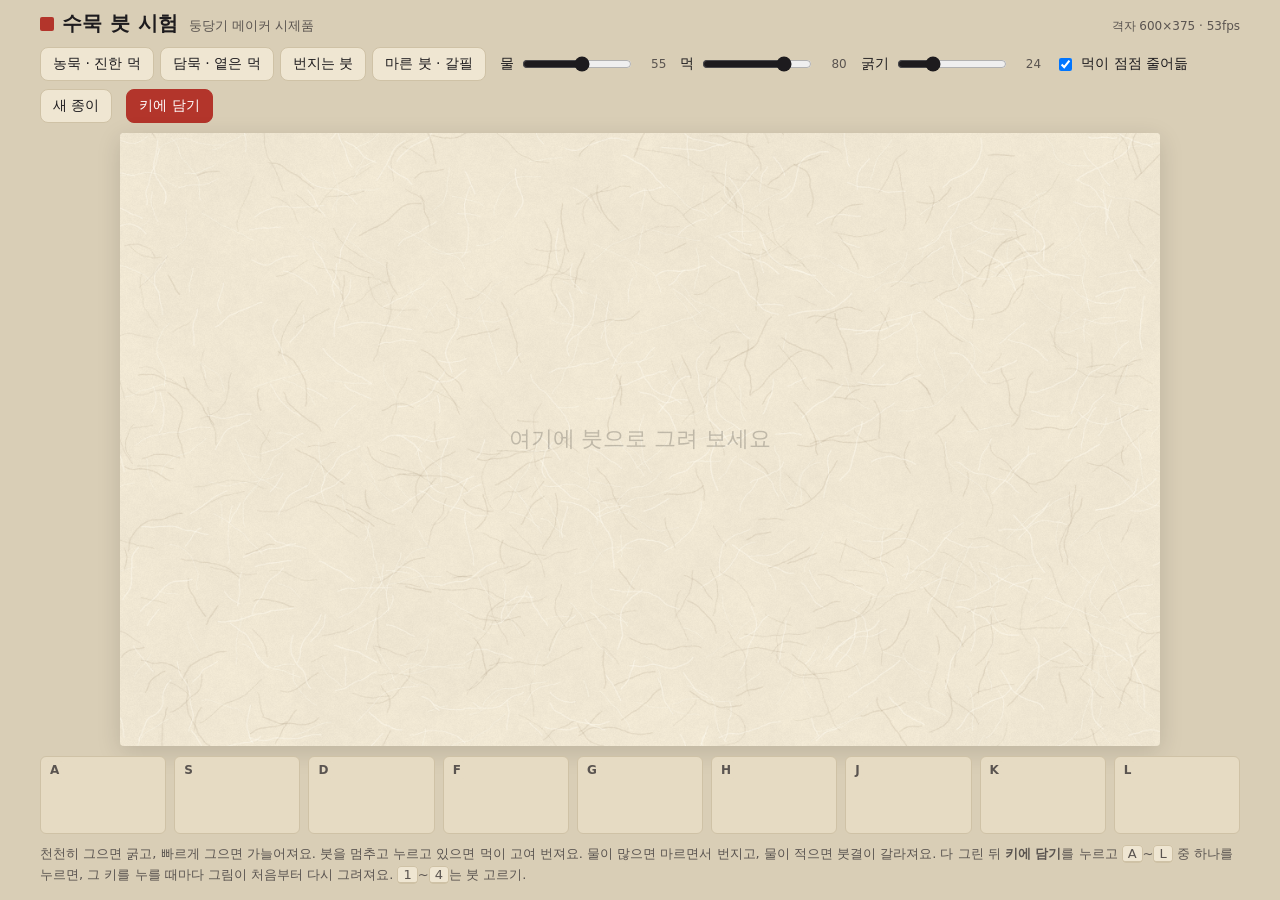
==== brush-test.html @ bed87361 "수묵 붓 시험: 먹 번짐·농담·갈필 붓과 키로 다시 그리기 Co-Authored-By: Claude Opus 5.5 <noreply@anthropic.com> Claude-Sess" ====
<!doctype html>
<html lang="ko">
<head>
<meta charset="utf-8">
<meta name="viewport" content="width=device-width,initial-scale=1,user-scalable=no">
<title>수묵 붓 시험 · 둥당기 메이커</title>
<style>
  :root{
    --paper:#efe6d2; --paper-2:#e6dbc3; --ink:#1d1b1e; --ink-soft:#5a5450;
    --seal:#b3352b; --line:#cfc2a6; --bg:#d9ceb6;
  }
  *{box-sizing:border-box}
  html,body{margin:0;height:100%}
  body{
    background:var(--bg); color:var(--ink);
    font-family:"Apple SD Gothic Neo","Malgun Gothic","Noto Sans KR",system-ui,sans-serif;
    display:flex; flex-direction:column; align-items:center;
    padding:10px 16px 14px; gap:10px;
    user-select:none; -webkit-user-select:none;
  }
  header{width:100%;max-width:1200px;display:flex;align-items:baseline;gap:10px}
  h1{font-size:20px;margin:0;letter-spacing:.02em}
  h1::before{content:"";display:inline-block;width:14px;height:14px;background:var(--seal);border-radius:2px;margin-right:8px;vertical-align:-1px}
  .sub{color:var(--ink-soft);font-size:13px}
  #stat{margin-left:auto;color:var(--ink-soft);font-size:12px;font-variant-numeric:tabular-nums}

  .tools{width:100%;max-width:1200px;display:flex;flex-wrap:wrap;align-items:center;gap:8px 14px}
  .presets{display:flex;gap:6px;flex-wrap:wrap}
  button{
    font:inherit;font-size:14px;border:1px solid var(--line);background:var(--paper);
    color:var(--ink);padding:7px 12px;border-radius:8px;cursor:pointer;
  }
  button:hover{border-color:var(--ink-soft)}
  button.on{background:var(--ink);color:var(--paper);border-color:var(--ink)}
  button.primary{background:var(--seal);color:#fff;border-color:var(--seal)}
  .tools label{display:flex;align-items:center;gap:6px;font-size:14px}
  .tools input[type=range]{width:110px;accent-color:var(--ink)}
  .tools .val{width:2.2em;text-align:right;font-variant-numeric:tabular-nums;color:var(--ink-soft);font-size:12px}
  .spacer{flex:1}

  #stage{
    position:relative; width:min(100%, 1200px, calc((100vh - 250px) * 1.6));
    aspect-ratio:16/10; border-radius:4px; overflow:hidden;
    box-shadow:0 1px 0 #fff8 inset, 0 6px 24px #0002;
    touch-action:none;
  }
  #stage canvas{position:absolute;inset:0;width:100%;height:100%;display:block}
  #ink{cursor:crosshair}
  #hint{
    position:absolute;inset:0;display:flex;align-items:center;justify-content:center;
    color:#0003;font-size:22px;pointer-events:none;transition:opacity .6s
  }
  #banner{
    position:absolute;left:50%;top:14px;transform:translateX(-50%);
    background:var(--seal);color:#fff;padding:8px 16px;border-radius:20px;font-size:15px;
    pointer-events:none;box-shadow:0 4px 12px #0003
  }
  #banner[hidden]{display:none}

  #slots{width:100%;max-width:1200px;display:grid;grid-template-columns:repeat(9,1fr);gap:8px}
  .slot{
    position:relative;aspect-ratio:16/10;background:var(--paper-2);border:1px solid var(--line);
    border-radius:6px;cursor:pointer;overflow:hidden;
  }
  .slot img{position:absolute;inset:0;width:100%;height:100%;object-fit:cover}
  .slot b{position:absolute;left:4px;top:4px;font-size:12px;color:var(--ink-soft);background:var(--paper-2);border-radius:4px;padding:0 5px;line-height:18px}
  .slot.full b{color:var(--seal)}
  .slot.playing{outline:2px solid var(--seal)}
  .assigning .slot{border-style:dashed;border-color:var(--seal)}
  .help{width:100%;max-width:1200px;margin:0;color:var(--ink-soft);font-size:13px;line-height:1.6}
  kbd{font-family:inherit;border:1px solid var(--line);border-bottom-width:2px;border-radius:4px;padding:0 5px;background:var(--paper)}
  @media (max-width:700px){
    #slots{grid-template-columns:repeat(5,1fr)}
    .tools input[type=range]{width:80px}
  }
</style>
</head>
<body>
<header>
  <h1>수묵 붓 시험</h1><span class="sub">둥당기 메이커 시제품</span>
  <span id="stat"></span>
</header>

<div class="tools">
  <div class="presets" id="presets">
    <button data-w="35" data-i="100">농묵 · 진한 먹</button>
    <button data-w="65" data-i="28">담묵 · 옅은 먹</button>
    <button data-w="95" data-i="65">번지는 붓</button>
    <button data-w="6" data-i="95">마른 붓 · 갈필</button>
  </div>
  <label>물 <input type="range" id="water" min="0" max="100" value="55"><span class="val" id="waterV"></span></label>
  <label>먹 <input type="range" id="ink" min="5" max="100" value="80"><span class="val" id="inkV"></span></label>
  <label>굵기 <input type="range" id="size" min="4" max="70" value="24"><span class="val" id="sizeV"></span></label>
  <label><input type="checkbox" id="deplete" checked> 먹이 점점 줄어듦</label>
  <span class="spacer"></span>
  <button id="clear">새 종이</button>
  <button id="save" class="primary">키에 담기</button>
</div>

<div id="stage">
  <canvas id="paper" width="1200" height="750"></canvas>
  <canvas id="inkc"></canvas>
  <div id="hint">여기에 붓으로 그려 보세요</div>
  <div id="banner" hidden>담을 키를 누르세요 (A ~ L)</div>
</div>

<div id="slots"></div>

<p class="help">
  천천히 그으면 굵고, 빠르게 그으면 가늘어져요. 붓을 멈추고 누르고 있으면 먹이 고여 번져요. 물이 많으면 마르면서 번지고, 물이 적으면 붓결이 갈라져요.
  다 그린 뒤 <b>키에 담기</b>를 누르고 <kbd>A</kbd>~<kbd>L</kbd> 중 하나를 누르면, 그 키를 누를 때마다 그림이 처음부터 다시 그려져요.
  <kbd>1</kbd>~<kbd>4</kbd>는 붓 고르기.
</p>

<script>
(() => {
'use strict';

// ---------- 크기와 성능 ----------
const LW = 1200, LH = 750;                       // 논리 좌표 (기기와 상관없이 같은 그림)
const q = new URLSearchParams(location.search).get('q');
const lowPower = /Android|iPhone/.test(navigator.userAgent);
const SC = q ? Math.max(1, Math.min(4, +q)) : (lowPower ? 3 : 2);  // 격자 1칸 = SC 픽셀
const GW = Math.floor(LW / SC), GH = Math.floor(LH / SC), N = GW * GH;

// ---------- 시뮬레이션 상수 ----------
const STEP_MS = 1000 / 120;
const K = 0.07;           // 물 퍼짐
const KP = 0.04;          // 젖은 곳끼리 먹 섞임
const MINW = 0.015;       // 이보다 적으면 마른 칸
const SPREAD = 0.11;      // 마른 종이로 번져 나가려면 필요한 물
const EVAP = 0.0006;      // 증발
const EDGE_EVAP = 0.0018; // 가장자리(물이 얇은 곳) 추가 증발 → 테두리가 진해짐
const EDGE_T = 0.22;
const DEP = 0.006;         // 먹이 종이에 가라앉는 속도
const WMAX = 4;

const W = new Float32Array(N), S = new Float32Array(N), D = new Float32Array(N);
const dW = new Float32Array(N), dS = new Float32Array(N);
const A = new Float32Array(N);   // 종이 흡수도 (닥나무 섬유 결)

let bx0 = GW, by0 = GH, bx1 = -1, by1 = -1;      // 젖은 영역
let rx0 = GW, ry0 = GH, rx1 = -1, ry1 = -1;      // 다시 그릴 영역

function mulberry32(a){return function(){a|=0;a=a+0x6D2B79F5|0;let t=Math.imul(a^a>>>15,1|a);t=t+Math.imul(t^t>>>7,61|t)^t;return((t^t>>>14)>>>0)/4294967296}}
const clamp = (v,a,b) => v < a ? a : v > b ? b : v;

// ---------- 한지 ----------
const fibers = [];
(function makePaper(){
  const r = mulberry32(20261027);
  const tmp = new Float32Array(N);
  const octaves = [[60, 0.4], [16, 0.3], [5, 0.3]];   // 논리 픽셀 크기
  for (const [px, amp] of octaves){
    const cell = Math.max(1.5, px / SC);
    const lw = Math.ceil(GW / cell) + 2, lh = Math.ceil(GH / cell) + 2;
    const lat = new Float32Array(lw * lh); for (let i = 0; i < lat.length; i++) lat[i] = r();
    for (let y = 0; y < GH; y++){
      const fy = y / cell, iy = fy | 0, ty = fy - iy, sy = ty*ty*(3-2*ty);
      for (let x = 0; x < GW; x++){
        const fx = x / cell, ix = fx | 0, tx = fx - ix, sx = tx*tx*(3-2*tx);
        const a = lat[iy*lw+ix], b = lat[iy*lw+ix+1], c = lat[(iy+1)*lw+ix], d = lat[(iy+1)*lw+ix+1];
        tmp[y*GW+x] += amp * ((a + (b-a)*sx) * (1-sy) + (c + (d-c)*sx) * sy);
      }
    }
  }
  // 섬유: 흡수가 잘 되는 가는 줄 → 먹이 실처럼 번져 나감
  const nF = Math.floor(LW * LH / 900);
  for (let k = 0; k < nF; k++){
    let x = r()*LW, y = r()*LH, ang = r()*Math.PI*2, len = 20 + r()*70;
    const pts = [[x,y]];
    for (let s = 0; s < len; s += 3){
      ang += (r()-0.5)*0.5; x += Math.cos(ang)*3; y += Math.sin(ang)*3; pts.push([x,y]);
      const gx = (x/SC)|0, gy = (y/SC)|0;
      if (gx >= 0 && gy >= 0 && gx < GW && gy < GH) tmp[gy*GW+gx] += 0.28;
    }
    fibers.push(pts);
  }
  for (let i = 0; i < N; i++) A[i] = clamp(0.2 + tmp[i] * 1.3, 0.35, 1.7);

  // 보이는 종이
  const pc = document.getElementById('paper'), g = pc.getContext('2d');
  g.fillStyle = '#efe6d2'; g.fillRect(0, 0, LW, LH);
  const id = g.getImageData(0, 0, LW, LH), px = id.data;
  for (let y = 0; y < LH; y++) for (let x = 0; x < LW; x++){
    const i = (y*LW+x)*4, a = A[Math.min(GH-1,(y/SC)|0)*GW + Math.min(GW-1,(x/SC)|0)];
    const n = (r()-0.5)*7 - (a-1)*7;
    px[i] += n; px[i+1] += n; px[i+2] += n*0.9;
  }
  g.putImageData(id, 0, 0);
  g.lineCap = 'round';
  for (const f of fibers){
    g.strokeStyle = r() < 0.6 ? 'rgba(255,252,240,.55)' : 'rgba(130,110,80,.13)';
    g.lineWidth = 0.6 + r()*0.8;
    g.beginPath(); g.moveTo(f[0][0], f[0][1]); for (const p of f) g.lineTo(p[0], p[1]); g.stroke();
  }
})();

// ---------- 먹 화면 ----------
const ic = document.getElementById('inkc');
ic.width = GW; ic.height = GH;
const ictx = ic.getContext('2d');
const img = ictx.createImageData(GW, GH), pix = img.data;
for (let i = 0; i < N; i++){ pix[i*4] = 24; pix[i*4+1] = 22; pix[i*4+2] = 26; pix[i*4+3] = 0; }
const ALUT = new Uint8ClampedArray(4096);
for (let k = 0; k < 4096; k++){ const p = k / 512; ALUT[k] = 255 * (1 - Math.exp(-3.0 * p)); }

function markR(x0,y0,x1,y1){ if(x0<rx0)rx0=x0; if(y0<ry0)ry0=y0; if(x1>rx1)rx1=x1; if(y1>ry1)ry1=y1; }
function markB(x0,y0,x1,y1){ if(x0<bx0)bx0=x0; if(y0<by0)by0=y0; if(x1>bx1)bx1=x1; if(y1>by1)by1=y1; }

function render(){
  if (rx0 > rx1) return;
  for (let y = ry0; y <= ry1; y++){
    let i = y*GW + rx0;
    for (let x = rx0; x <= rx1; x++, i++){
      const p = S[i] + D[i];
      let a = ALUT[Math.min(4095, (p*512)|0)];
      const w = W[i];
      if (w > 0) a += (255 - a) * Math.min(0.09, w * 0.06);   // 젖은 종이는 살짝 어둡게
      pix[i*4+3] = a;
    }
  }
  ictx.putImageData(img, 0, 0, rx0, ry0, rx1-rx0+1, ry1-ry0+1);
  rx0 = GW; ry0 = GH; rx1 = -1; ry1 = -1;
}

function clearSim(){
  W.fill(0); S.fill(0); D.fill(0); dW.fill(0); dS.fill(0);
  bx0 = GW; by0 = GH; bx1 = -1; by1 = -1;
  markR(0,0,GW-1,GH-1);
}

// ---------- 물과 먹의 움직임 ----------
const C = new Float32Array(N);   // 먹 농도 = 먹 / 물

function flow(i, j){
  const wi = W[i], wj = W[j];
  if (wi < MINW){ if (wj < MINW) return; const a = A[i]; if (wj*a*a < SPREAD) return; }
  else if (wj < MINW){ const a = A[j]; if (wi*a*a < SPREAD) return; }
  const f = K * (A[i] + A[j]) * (wi - wj);
  let m;
  if (f > 0){ m = f * C[i]; if (wj < EDGE_T) m *= 0.6; }        // 번져 나가는 물은 먹을 덜 데려감
  else { m = f * C[j]; if (wi < EDGE_T) m *= 0.6; }
  if (wi >= MINW && wj >= MINW) m += KP * (C[i] - C[j]) * (wi < wj ? wi : wj);
  dW[i] -= f; dW[j] += f; dS[i] -= m; dS[j] += m;
}

function simStep(){
  if (bx0 > bx1) return;
  const x0 = Math.max(0,bx0-1), x1 = Math.min(GW-1,bx1+1), y0 = Math.max(0,by0-1), y1 = Math.min(GH-1,by1+1);
  for (let y = y0; y <= y1; y++){
    for (let i = y*GW + x0, e = y*GW + x1; i <= e; i++){ const w = W[i]; C[i] = w >= MINW ? S[i] / w : 0; }
  }
  for (let y = y0; y <= y1; y++){
    for (let i = y*GW + x0, e = y*GW + x1; i < e; i++) if (W[i] > 0 || W[i+1] > 0) flow(i, i+1);
  }
  for (let y = y0; y < y1; y++){
    for (let i = y*GW + x0, e = y*GW + x1; i <= e; i++) if (W[i] > 0 || W[i+GW] > 0) flow(i, i+GW);
  }
  let nx0 = GW, ny0 = GH, nx1 = -1, ny1 = -1;
  for (let y = y0; y <= y1; y++){
    let i = y*GW + x0, rowWet = false;
    for (let x = x0; x <= x1; x++, i++){
      let w = W[i] + dW[i];
      if (w <= 0 && S[i] === 0 && dS[i] === 0){ W[i] = 0; dW[i] = 0; continue; }
      let s = S[i] + dS[i]; dW[i] = 0; dS[i] = 0;
      if (s < 0) s = 0;
      if (w > 0){
        w -= EVAP + (w < EDGE_T ? EDGE_EVAP : 0);
        if (w < MINW){ D[i] += s; s = 0; w = 0; }
        else {
          const dep = s * DEP * (1 + 0.12 / (w + 0.05));
          s -= dep; D[i] += dep;
          if (x < nx0) nx0 = x; if (x > nx1) nx1 = x; rowWet = true;
        }
      } else { w = 0; D[i] += s; s = 0; }
      W[i] = w; S[i] = s;
    }
    if (rowWet){ if (y < ny0) ny0 = y; ny1 = y; }
  }
  markR(x0,y0,x1,y1);
  bx0 = nx0; by0 = ny0; bx1 = nx1; by1 = ny1;
}

// ---------- 붓 ----------
// 같은 획 기록을 넣으면 같은 붓질이 나오도록, 실시간과 다시 그리기가 이 함수를 같이 쓴다.
function makeBrush(st){
  const water = st.w/100, ink = st.i/100, size = st.s, deplete = st.d;
  const rnd = mulberry32(st.seed);
  const NB = 20, br0 = new Float32Array(NB), br = new Float32Array(NB);
  for (let k = 0; k < NB; k++) br0[k] = 0.25 + 0.75*rnd();
  for (let k = 0; k < NB; k++) br[k] = (br0[Math.max(0,k-1)] + 2*br0[k] + br0[Math.min(NB-1,k+1)]) / 4;
  let last = null, lastR = 0, dist = 0, speed = -1, gap = 0;

  function dab(x, y, r, nx, ny, d, sp){
    const gx = x/SC, gy = y/SC, gr = Math.max(0.7, r/SC);
    const load = deplete ? Math.max(0, 1 - d / (700 + 1800*water)) : 1;
    const wl = Math.max(0.03, water * Math.pow(load, 0.8));
    const dryness = Math.max(clamp(1 - wl/0.3, 0, 1), clamp(1 - load*3, 0, 1));
    const kpd = Math.min(1, sp / r);
    const wAdd = 2.2 * wl * kpd;
    const iAdd = 0.8 * ink * (0.3 + 0.7*load) * kpd;
    const xa = Math.max(0, Math.floor(gx-gr)), xb = Math.min(GW-1, Math.ceil(gx+gr));
    const ya = Math.max(0, Math.floor(gy-gr)), yb = Math.min(GH-1, Math.ceil(gy+gr));
    if (xa > xb || ya > yb) return;
    const inv = 1/(gr*gr);
    for (let yy = ya; yy <= yb; yy++){
      const ddy = yy + 0.5 - gy;
      let i = yy*GW + xa;
      for (let xx = xa; xx <= xb; xx++, i++){
        const ddx = xx + 0.5 - gx, d2 = (ddx*ddx + ddy*ddy) * inv;
        if (d2 >= 1) continue;
        let f = 1 - d2;
        const u = (ddx*nx + ddy*ny) / gr;
        const b = br[clamp(((u+1)*0.5*(NB-1) + 0.5)|0, 0, NB-1)];
        if (dryness > 0){
          const v = b*0.6 + (A[i]-0.4)/1.2*0.4;
          if (v < dryness*0.62) continue;
          f *= Math.min(1, (v - dryness*0.62) * 4);
        }
        W[i] = Math.min(WMAX, W[i] + wAdd*f);
        S[i] += iAdd * f * (0.55 + 0.45*b);
      }
    }
    markB(xa,ya,xb,yb); markR(xa,ya,xb,yb);
  }

  return {
    add(pt){
      if (!last){
        last = pt; lastR = Math.max(1, size*0.5*0.35);
        dab(pt.x, pt.y, lastR, 0, 1, 0, lastR*0.5);
        return;
      }
      const dx = pt.x - last.x, dy = pt.y - last.y, len = Math.hypot(dx, dy);
      if (len < 0.75){
        // 붓을 멈추고 누르고 있으면 먹물이 고여 번진다
        const hold = pt.t - last.t;
        if (hold >= 30){
          const k = Math.min(3, hold/33);
          lastR = Math.min(size*0.9, lastR + 0.5*k);
          dab(last.x, last.y, lastR, 0, 1, dist, lastR*0.12*k);
          last = { x: last.x, y: last.y, t: pt.t, p: last.p };
        }
        return;
      }
      const v = len / Math.max(1, pt.t - last.t);
      speed = speed < 0 ? v : speed*0.75 + v*0.25;
      const pf = pt.p >= 0 ? 0.2 + 0.95*pt.p : clamp(1.2 - speed*0.5, 0.3, 1.15);
      const taper = Math.min(1, 0.3 + dist/50);
      const tR = Math.max(1, size*0.5*pf*taper);
      const nx = -dy/len, ny = dx/len;
      let s = gap;
      while (s <= len){
        const k = s/len, r = lastR + (tR - lastR)*k;
        const sp = Math.max(SC*0.45, r*0.22);
        dab(last.x + dx*k, last.y + dy*k, r, nx, ny, dist + s, sp);
        s += sp;
      }
      gap = s - len; dist += len; lastR = tR; last = pt;
    }
  };
}

// ---------- 화면 조작 ----------
const $ = id => document.getElementById(id);
const ui = { water: $('water'), ink: $('ink'), size: $('size'), deplete: $('deplete') };
function showVals(){
  $('waterV').textContent = ui.water.value; $('inkV').textContent = ui.ink.value; $('sizeV').textContent = ui.size.value;
  for (const b of $('presets').children) b.classList.toggle('on', b.dataset.w === ui.water.value && b.dataset.i === ui.ink.value);
}
for (const k of ['water','ink','size']) ui[k].addEventListener('input', showVals);
const presetBtns = [...$('presets').children];
function applyPreset(b){ ui.water.value = b.dataset.w; ui.ink.value = b.dataset.i; showVals(); }
presetBtns.forEach(b => b.addEventListener('click', () => applyPreset(b)));
showVals();

let current = [];          // 지금 종이의 획들
let lastEndReal = 0;
let active = null;         // {stroke, brush, ts0, id}
let replay = null;         // {strokes, start, brushes, ptr, code}
const hint = $('hint');

function stagePoint(ev){
  const r = ic.getBoundingClientRect();
  return { x: (ev.clientX - r.left) / r.width * LW, y: (ev.clientY - r.top) / r.height * LH };
}

ic.addEventListener('pointerdown', e => {
  if (active) return;
  e.preventDefault();
  stopReplay();
  try { ic.setPointerCapture(e.pointerId); } catch(_){}
  hint.style.opacity = 0;
  const now = performance.now();
  let t0 = 0;
  if (current.length){
    const prev = current[current.length-1];
    const prevEnd = prev.t0 + (prev.pts.length ? prev.pts[prev.pts.length-1][2] : 0);
    t0 = prevEnd + Math.min(450, lastEndReal ? now - lastEndReal : 450);   // 쉬는 시간은 짧게 줄여서 저장
  }
  const st = { w: +ui.water.value, i: +ui.ink.value, s: +ui.size.value, d: ui.deplete.checked ? 1 : 0,
               seed: (Math.random()*1e9)|0, t0: Math.round(t0), pts: [] };
  current.push(st);
  active = { st, brush: makeBrush(st), ts0: e.timeStamp, tsOff: now - e.timeStamp, id: e.pointerId };
  addPt(e);
});
function addPt(ev){
  const p = stagePoint(ev);
  const pt = { x: Math.round(p.x*10)/10, y: Math.round(p.y*10)/10,
               t: Math.max(0, Math.round(ev.timeStamp - active.ts0)),
               p: ev.pointerType === 'pen' ? Math.round(ev.pressure*100)/100 : -1 };
  active.st.pts.push([pt.x, pt.y, pt.t, pt.p]);
  active.brush.add(pt);
  active.lastMove = performance.now(); active.lastEv = ev;
}
ic.addEventListener('pointermove', e => {
  if (!active || e.pointerId !== active.id) return;
  const evs = e.getCoalescedEvents ? e.getCoalescedEvents() : [e];
  for (const ev of (evs.length ? evs : [e])) addPt(ev);
});
function endStroke(e){
  if (!active || e.pointerId !== active.id) return;
  active = null; lastEndReal = performance.now();
}
ic.addEventListener('pointerup', endStroke);
ic.addEventListener('pointercancel', endStroke);

$('clear').addEventListener('click', () => { stopReplay(); current = []; clearSim(); hint.style.opacity = 1; });

// ---------- 키에 담기 / 다시 그리기 ----------
const KEYS = ['KeyA','KeyS','KeyD','KeyF','KeyG','KeyH','KeyJ','KeyK','KeyL'];
const STORE = 'ddgmaker-brush-test-v1';
let slots = {};
try { slots = JSON.parse(localStorage.getItem(STORE) || '{}') || {}; } catch(_){ slots = {}; }
const slotEls = {};
let assigning = false;

function saveSlots(){ try { localStorage.setItem(STORE, JSON.stringify(slots)); } catch(_){} }
function drawSlots(){
  const box = $('slots'); box.innerHTML = '';
  for (const code of KEYS){
    const el = document.createElement('div'); el.className = 'slot';
    const s = slots[code];
    if (s){ el.classList.add('full'); const im = new Image(); im.src = s.thumb; el.appendChild(im); }
    const b = document.createElement('b'); b.textContent = code.slice(3); el.appendChild(b);
    el.addEventListener('click', () => onKey(code));
    box.appendChild(el); slotEls[code] = el;
  }
}
drawSlots();

function setAssign(on){
  assigning = on; $('banner').hidden = !on; document.body.classList.toggle('assigning', on);
}
$('save').addEventListener('click', () => {
  if (!current.length){ flash('먼저 그림을 그려 주세요'); return; }
  setAssign(!assigning);
});
let flashT = 0;
function flash(msg){
  const b = $('banner'); b.textContent = msg; b.hidden = false; clearTimeout(flashT);
  flashT = setTimeout(() => { b.textContent = '담을 키를 누르세요 (A ~ L)'; b.hidden = !assigning; }, 1400);
}

function onKey(code){
  if (assigning){
    slots[code] = { strokes: JSON.parse(JSON.stringify(current)), thumb: ic.toDataURL() };
    saveSlots(); setAssign(false); drawSlots();
    flash(code.slice(3) + ' 키에 담았어요');
    return;
  }
  if (slots[code]) startReplay(code);
}

function startReplay(code){
  stopReplay();
  if (active) active = null;
  const strokes = slots[code].strokes;
  clearSim(); hint.style.opacity = 0;
  current = JSON.parse(JSON.stringify(strokes));   // 다시 그린 그림 위에 이어 그릴 수 있게
  lastEndReal = 0;
  replay = { strokes, start: performance.now(), brushes: strokes.map(() => null), ptr: strokes.map(() => 0), code };
  slotEls[code] && slotEls[code].classList.add('playing');
}
function stopReplay(){
  if (!replay) return;
  slotEls[replay.code] && slotEls[replay.code].classList.remove('playing');
  replay = null;
}
function replayTick(now){
  if (!replay) return;
  const el = now - replay.start;
  let done = true;
  replay.strokes.forEach((st, k) => {
    if (replay.ptr[k] >= st.pts.length) return;
    done = false;
    if (st.t0 > el) return;
    if (!replay.brushes[k]) replay.brushes[k] = makeBrush(st);
    const br = replay.brushes[k];
    while (replay.ptr[k] < st.pts.length){
      const a = st.pts[replay.ptr[k]];
      if (st.t0 + a[2] > el) break;
      br.add({ x: a[0], y: a[1], t: a[2], p: a[3] });
      replay.ptr[k]++;
    }
  });
  if (done) stopReplay();
}

addEventListener('keydown', e => {
  if (e.metaKey || e.ctrlKey || e.altKey) return;   // Cmd+R 등은 그대로
  if (e.code === 'Escape'){ setAssign(false); return; }
  const n = ['Digit1','Digit2','Digit3','Digit4'].indexOf(e.code);
  if (n >= 0){ applyPreset(presetBtns[n]); return; }
  if (KEYS.includes(e.code)){
    e.preventDefault();
    if (e.repeat) return;
    onKey(e.code);
  }
});

// ---------- 매 장면 ----------
let acc = 0, lastT = performance.now(), fpsN = 0, fpsT = lastT;
const stat = $('stat');
function frame(now){
  acc += Math.min(50, now - lastT); lastT = now;
  replayTick(now);
  if (active && now - active.lastMove > 33){          // 멈춰 있는 붓도 기록
    const ev = active.lastEv;
    addPt({ clientX: ev.clientX, clientY: ev.clientY, pointerType: ev.pointerType, pressure: ev.pressure, timeStamp: now - active.tsOff });
  }
  // 느린 기기에서는 한 장면에 8ms까지만 계산하고, 나머지는 천천히 마르게 둔다
  let n = 0;
  const t0 = performance.now();
  while (acc >= STEP_MS && n < 4){
    simStep(); acc -= STEP_MS; n++;
    if (performance.now() - t0 > 8){ acc = 0; break; }
  }
  if (n === 4) acc = 0;
  render();
  fpsN++;
  if (now - fpsT > 1000){
    stat.textContent = `격자 ${GW}×${GH} · ${Math.round(fpsN * 1000 / (now - fpsT))}fps`;
    fpsN = 0; fpsT = now;
  }
  requestAnimationFrame(frame);
}
markR(0,0,GW-1,GH-1);
requestAnimationFrame(frame);

})();
</script>
</body>
</html>
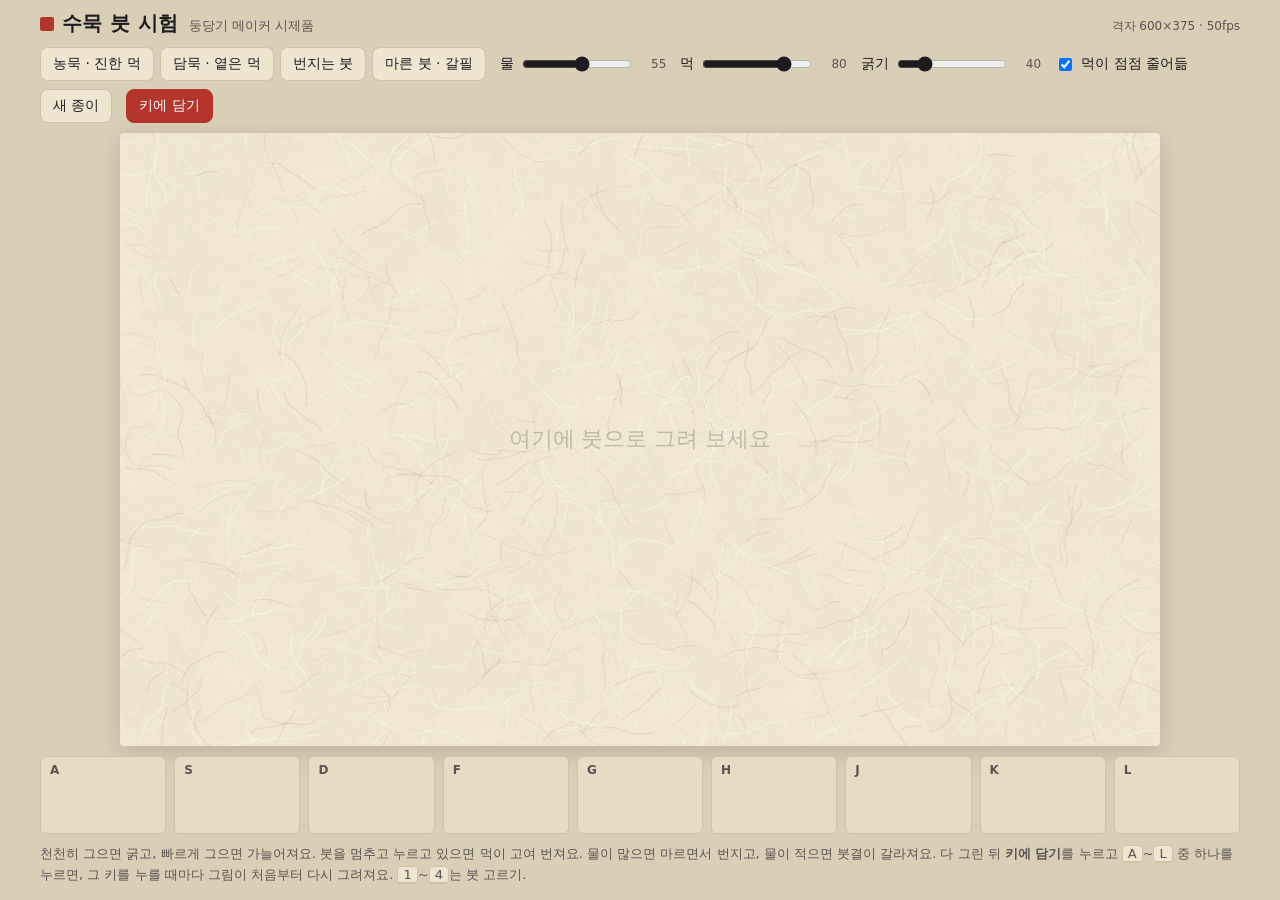
==== commit 0fa87510: "붓 다듬기: 더 검은 먹, 굵기 160, 한쪽이 짙은 붓·획 따라 농담·거친 가장자리 Co-Authored-By: Claude Opus 5.5 <noreply@anthropic.c" ====
--- a/brush-test.html
+++ b/brush-test.html
@@ -90,7 +90,7 @@
   </div>
   <label>물 <input type="range" id="water" min="0" max="100" value="55"><span class="val" id="waterV"></span></label>
   <label>먹 <input type="range" id="ink" min="5" max="100" value="80"><span class="val" id="inkV"></span></label>
-  <label>굵기 <input type="range" id="size" min="4" max="70" value="24"><span class="val" id="sizeV"></span></label>
+  <label>굵기 <input type="range" id="size" min="6" max="160" value="40"><span class="val" id="sizeV"></span></label>
   <label><input type="checkbox" id="deplete" checked> 먹이 점점 줄어듦</label>
   <span class="spacer"></span>
   <button id="clear">새 종이</button>
@@ -126,18 +126,20 @@
 // ---------- 시뮬레이션 상수 ----------
 const STEP_MS = 1000 / 120;
 const K = 0.07;           // 물 퍼짐
-const KP = 0.04;          // 젖은 곳끼리 먹 섞임
+const KP = 0.03;          // 젖은 곳끼리 먹 섞임
 const MINW = 0.015;       // 이보다 적으면 마른 칸
 const SPREAD = 0.11;      // 마른 종이로 번져 나가려면 필요한 물
 const EVAP = 0.0006;      // 증발
-const EDGE_EVAP = 0.0018; // 가장자리(물이 얇은 곳) 추가 증발 → 테두리가 진해짐
+const EDGE_EVAP = 0.0013; // 가장자리(물이 얇은 곳) 추가 증발 → 테두리가 진해짐
 const EDGE_T = 0.22;
-const DEP = 0.006;         // 먹이 종이에 가라앉는 속도
+const DEP = 0.009;         // 먹이 종이에 가라앉는 속도
 const WMAX = 4;
 
 const W = new Float32Array(N), S = new Float32Array(N), D = new Float32Array(N);
 const dW = new Float32Array(N), dS = new Float32Array(N);
 const A = new Float32Array(N);   // 종이 흡수도 (닥나무 섬유 결)
+const G = new Float32Array(N);   // 고운 종이 결 (먹 속에 비치는 결)
+{ const r = mulberry32(99); for (let i = 0; i < N; i++) G[i] = r(); }
 
 let bx0 = GW, by0 = GH, bx1 = -1, by1 = -1;      // 젖은 영역
 let rx0 = GW, ry0 = GH, rx1 = -1, ry1 = -1;      // 다시 그릴 영역
@@ -201,9 +203,9 @@
 ic.width = GW; ic.height = GH;
 const ictx = ic.getContext('2d');
 const img = ictx.createImageData(GW, GH), pix = img.data;
-for (let i = 0; i < N; i++){ pix[i*4] = 24; pix[i*4+1] = 22; pix[i*4+2] = 26; pix[i*4+3] = 0; }
+for (let i = 0; i < N; i++){ pix[i*4] = 12; pix[i*4+1] = 11; pix[i*4+2] = 14; pix[i*4+3] = 0; }
 const ALUT = new Uint8ClampedArray(4096);
-for (let k = 0; k < 4096; k++){ const p = k / 512; ALUT[k] = 255 * (1 - Math.exp(-3.0 * p)); }
+for (let k = 0; k < 4096; k++){ const p = k / 512; ALUT[k] = 255 * (1 - Math.exp(-3.4 * p)); }
 
 function markR(x0,y0,x1,y1){ if(x0<rx0)rx0=x0; if(y0<ry0)ry0=y0; if(x1>rx1)rx1=x1; if(y1>ry1)ry1=y1; }
 function markB(x0,y0,x1,y1){ if(x0<bx0)bx0=x0; if(y0<by0)by0=y0; if(x1>bx1)bx1=x1; if(y1>by1)by1=y1; }
@@ -214,7 +216,7 @@
     let i = y*GW + rx0;
     for (let x = rx0; x <= rx1; x++, i++){
       const p = S[i] + D[i];
-      let a = ALUT[Math.min(4095, (p*512)|0)];
+      let a = ALUT[Math.min(4095, (p*512)|0)] * (0.84 + 0.16*G[i]);
       const w = W[i];
       if (w > 0) a += (255 - a) * Math.min(0.09, w * 0.06);   // 젖은 종이는 살짝 어둡게
       pix[i*4+3] = a;
@@ -239,8 +241,8 @@
   else if (wj < MINW){ const a = A[j]; if (wi*a*a < SPREAD) return; }
   const f = K * (A[i] + A[j]) * (wi - wj);
   let m;
-  if (f > 0){ m = f * C[i]; if (wj < EDGE_T) m *= 0.6; }        // 번져 나가는 물은 먹을 덜 데려감
-  else { m = f * C[j]; if (wi < EDGE_T) m *= 0.6; }
+  if (f > 0){ m = f * C[i]; if (wj < EDGE_T) m *= 0.8; }        // 번져 나가는 물은 먹을 조금 덜 데려감
+  else { m = f * C[j]; if (wi < EDGE_T) m *= 0.8; }
   if (wi >= MINW && wj >= MINW) m += KP * (C[i] - C[j]) * (wi < wj ? wi : wj);
   dW[i] -= f; dW[j] += f; dS[i] -= m; dS[j] += m;
 }
@@ -287,9 +289,13 @@
 function makeBrush(st){
   const water = st.w/100, ink = st.i/100, size = st.s, deplete = st.d;
   const rnd = mulberry32(st.seed);
-  const NB = 20, br0 = new Float32Array(NB), br = new Float32Array(NB);
+  const NB = clamp(Math.round(size/3), 12, 48), br0 = new Float32Array(NB), br = new Float32Array(NB);
   for (let k = 0; k < NB; k++) br0[k] = 0.25 + 0.75*rnd();
+  const side = rnd() < 0.5 ? -1 : 1;   // 붓 한쪽에 먹이 더 많이 묻어 있음 → 한 획 안의 농담
   for (let k = 0; k < NB; k++) br[k] = (br0[Math.max(0,k-1)] + 2*br0[k] + br0[Math.min(NB-1,k+1)]) / 4;
+  // 획을 따라 먹이 짙어졌다 옅어졌다 (60px 간격 값 잡음)
+  const lat = new Float32Array(64); for (let k = 0; k < 64; k++) lat[k] = rnd();
+  const along = d => { const t = d/60, k = t|0, f = t-k, sm = f*f*(3-2*f); return 0.72 + 0.4*(lat[k&63] + (lat[(k+1)&63]-lat[k&63])*sm); };
   let last = null, lastR = 0, dist = 0, speed = -1, gap = 0;
 
   function dab(x, y, r, nx, ny, d, sp){
@@ -298,8 +304,10 @@
     const wl = Math.max(0.03, water * Math.pow(load, 0.8));
     const dryness = Math.max(clamp(1 - wl/0.3, 0, 1), clamp(1 - load*3, 0, 1));
     const kpd = Math.min(1, sp / r);
-    const wAdd = 2.2 * wl * kpd;
-    const iAdd = 0.8 * ink * (0.3 + 0.7*load) * kpd;
+    // 붓이 지나간 자리는 물·먹이 고르게 차오르고(목표치까지), 겹쳐 그으면 조금씩 더 짙어진다
+    const wT = 1.25 * wl, wAdd = 0.35 * wl * kpd;
+    const iT = 1.8 * Math.pow(ink, 1.5) * (0.5 + 0.55*wl) * (0.35 + 0.65*load) * along(d), iAdd = 0.22 * iT * kpd;
+    const edgeDry = 0.55 * (1 - water*0.7);   // 붓 가장자리 털은 먼저 말라 거칠게 갈라짐
     const xa = Math.max(0, Math.floor(gx-gr)), xb = Math.min(GW-1, Math.ceil(gx+gr));
     const ya = Math.max(0, Math.floor(gy-gr)), yb = Math.min(GH-1, Math.ceil(gy+gr));
     if (xa > xb || ya > yb) return;
@@ -310,16 +318,23 @@
       for (let xx = xa; xx <= xb; xx++, i++){
         const ddx = xx + 0.5 - gx, d2 = (ddx*ddx + ddy*ddy) * inv;
         if (d2 >= 1) continue;
-        let f = 1 - d2;
+        // 가장자리는 종이 결 따라 들쭉날쭉, 안쪽은 고르게 꽉 찬 붓 모양
+        const de = d2 * (1.18 - 0.36*G[i]);
+        if (de >= 1) continue;
+        let f = 1 - de*de*de;
         const u = (ddx*nx + ddy*ny) / gr;
         const b = br[clamp(((u+1)*0.5*(NB-1) + 0.5)|0, 0, NB-1)];
-        if (dryness > 0){
-          const v = b*0.6 + (A[i]-0.4)/1.2*0.4;
-          if (v < dryness*0.62) continue;
-          f *= Math.min(1, (v - dryness*0.62) * 4);
+        const u4 = u*u*u*u, dry = Math.max(dryness, edgeDry*u4);
+        if (dry > 0){
+          const v = b*0.6 + (A[i]-0.4)/1.2*0.32 + G[i]*0.08;
+          if (v < dry*0.62) continue;
+          f *= Math.min(1, (v - dry*0.62) * 4);
         }
-        W[i] = Math.min(WMAX, W[i] + wAdd*f);
-        S[i] += iAdd * f * (0.55 + 0.45*b);
+        const ib = (0.35 + 0.65*b) * clamp(0.75 + 0.45*u*side, 0.3, 1.2);
+        const w = W[i], tw = wT*f;
+        W[i] = Math.min(WMAX, w + (tw > w ? (tw - w)*0.5 : 0) + wAdd*f);
+        const si = S[i] + D[i]*0.5, ts = iT*f*ib;
+        S[i] += (ts > si ? (ts - si)*0.5 : 0) + iAdd*f*ib;
       }
     }
     markB(xa,ya,xb,yb); markR(xa,ya,xb,yb);
